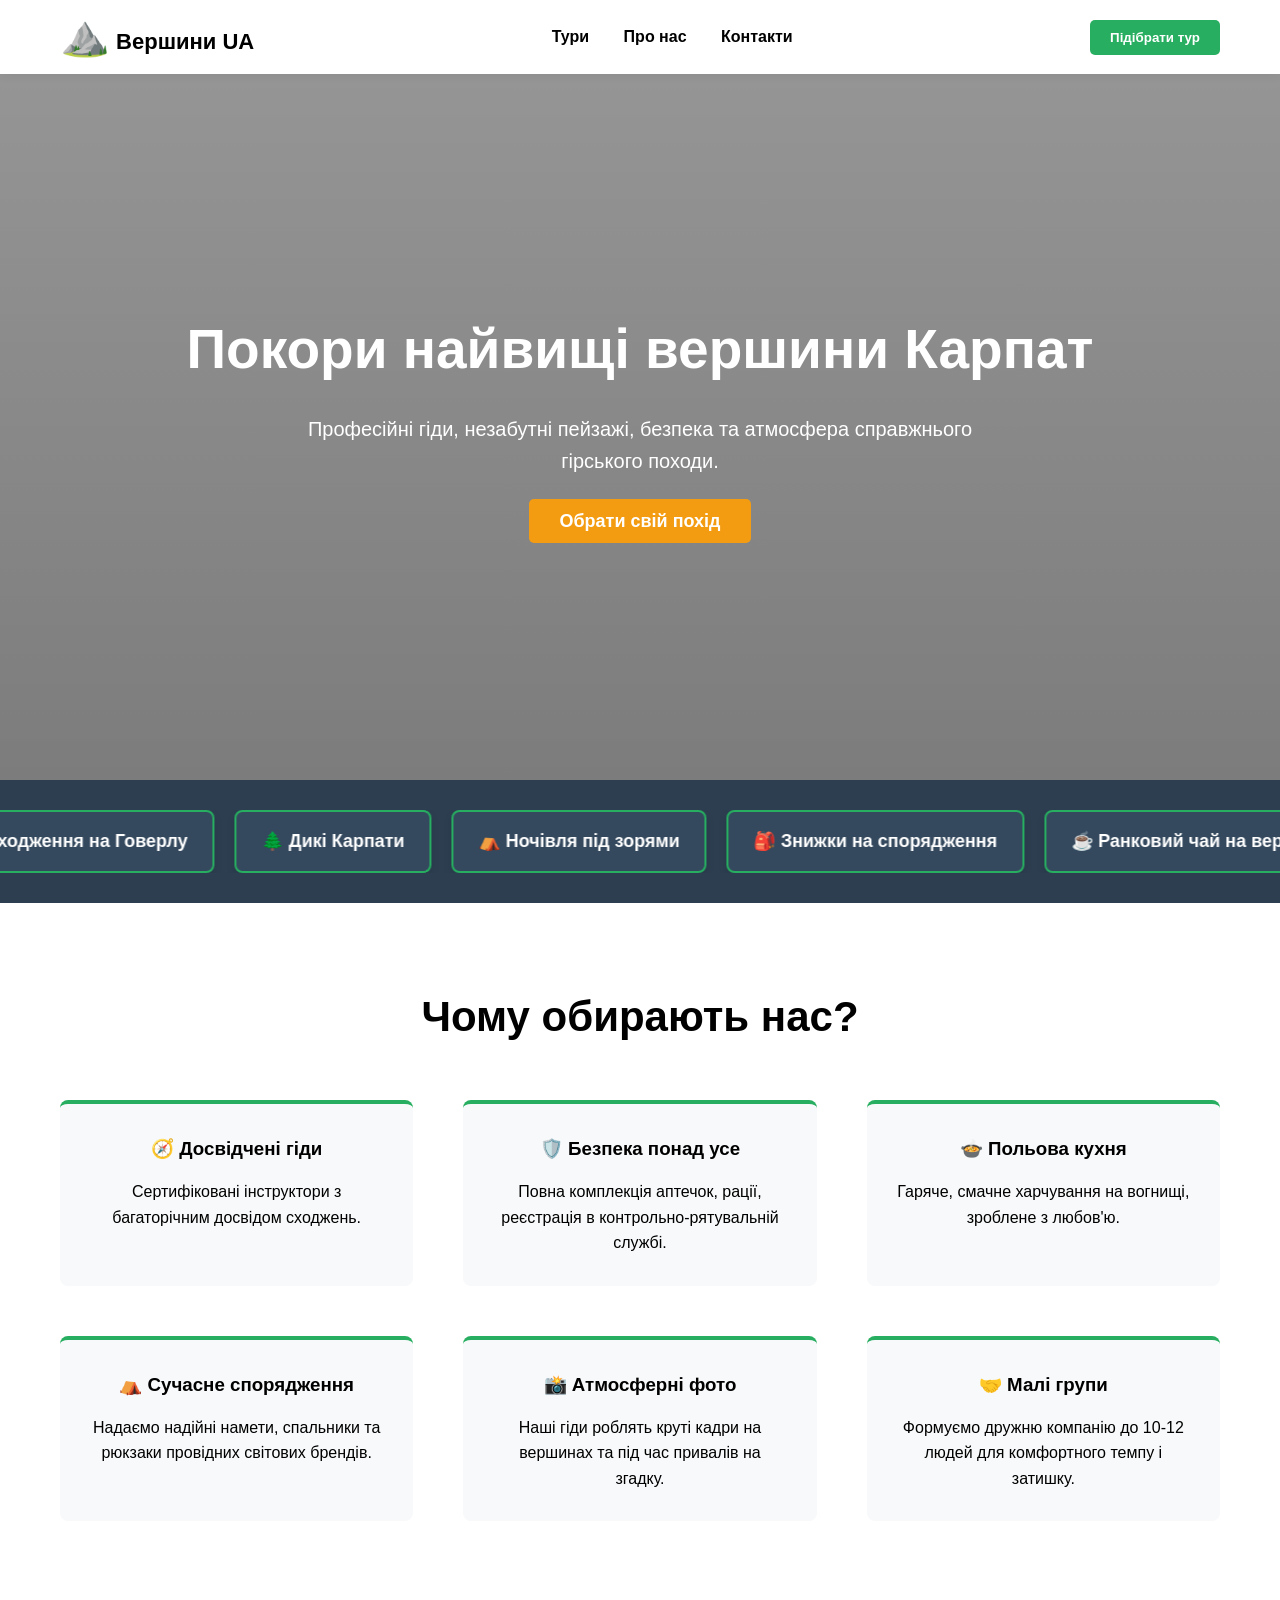
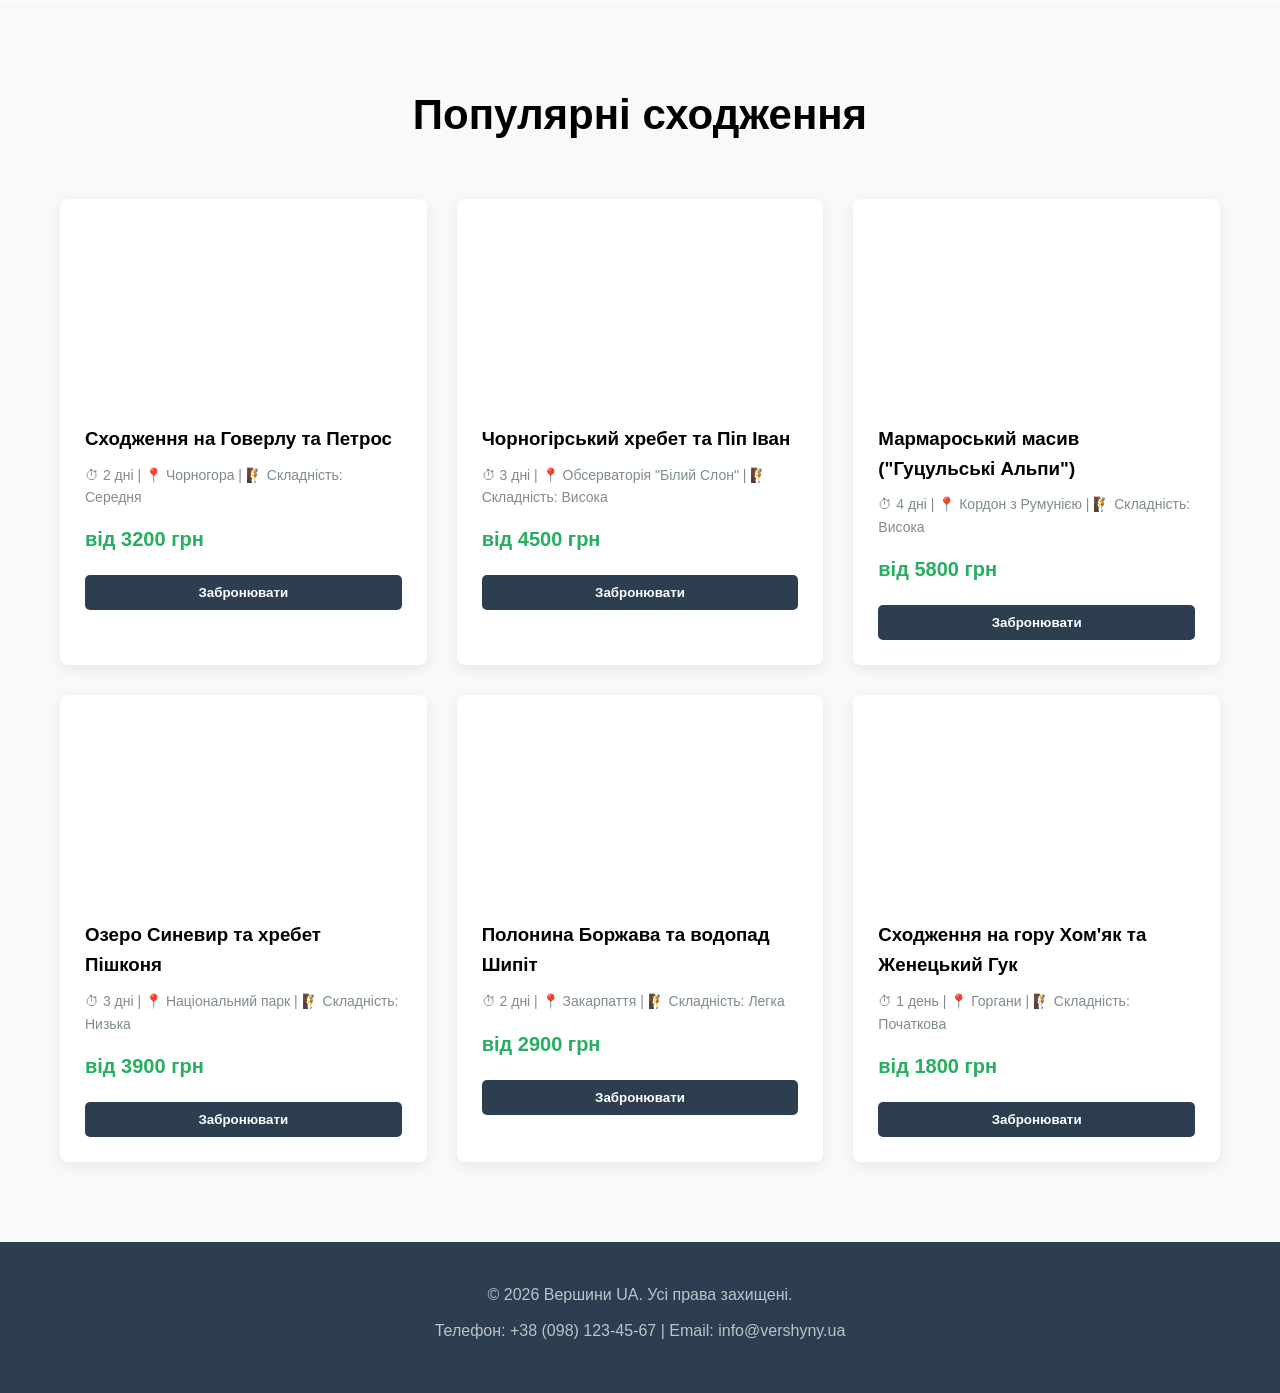
==== index.html @ 202ccd26 "Оновлення коду сайту" ====
<!DOCTYPE html>
<html lang="uk">
<head>
    <meta charset="UTF-8">
    <meta name="viewport" content="width=device-width, initial-scale=1.0">
    <title>Вершини України | Походи та сходження в Карпати</title>
    <link rel="stylesheet" href="./style.css">
</head>
<body>

    <!-- Шапка сайту -->
    <header class="site-header">
        <div class="header-container">
            <div class="logo-area">
              <a href="index.html" class="logo-link"><span class="logo-icon">⛰️</span> Вершини UA</a>
            </div>
            <nav class="main-nav">
                <a href="/tours.html">Тури</a>
                <a href="./about.html">Про нас</a>
                
                <a href="./contacts.html">Контакти</a>
            </nav>
            <div class="header-action">
                <button class="btn-primary" onclick="openModal()">Підібрати тур</button>
            </div>
        </div>
    </header>

    <!-- Головний екран (Hero) -->
    <section class="hero-section">
        <div class="hero-content">
            <h1>Покори найвищі вершини Карпат</h1>
            <p>Професійні гіди, незабутні пейзажі, безпека та атмосфера справжнього гірського походи.</p>
            <a href="#tours" class="btn-hero">Обрати свій похід</a>
        </div>
    </section>
<!-- Вертикальна рухома стрічка (Маркі) -->
    <!-- Горизонтальна рухома стрічка -->
    <section class="horizontal-marquee-section">
        <div class="marquee-container">
            <div class="horizontal-marquee-track" id="horizontal-marquee">
                <div class="marquee-item">⛰️ Сходження на Говерлу</div>
                <div class="marquee-item">🌲 Дикі Карпати</div>
                <div class="marquee-item">⛺ Ночівля під зорями</div>
                <div class="marquee-item">🎒 Знижки на спорядження</div>
                <div class="marquee-item">☕ Ранковий чай на вершині</div>
                <div class="marquee-item">🗺️ Професійні гіди</div>
                <!-- Дублюємо для безшовного циклу -->
                <div class="marquee-item">⛰️ Сходження на Говерлу</div>
                <div class="marquee-item">🌲 Дикі Карпати</div>
                <div class="marquee-item">⛺ Ночівля під зорями</div>
                <div class="marquee-item">🎒 Знижки на спорядження</div>
                <div class="marquee-item">☕ Ранковий чай на вершині</div>
                <div class="marquee-item">🗺️ Професійні гіди</div>
            </div>
        </div>
    </section>
    <!-- Переваги -->
    <section class="features-section">
        <div class="container">
            <h2 class="section-title">Чому обирають нас?</h2>
            <div class="features-grid">
                <div class="feature-card">
                    <h3>🧭 Досвідчені гіди</h3>
                    <p>Сертифіковані інструктори з багаторічним досвідом сходжень.</p>
                </div>
                <div class="feature-card">
                    <h3>🛡️ Безпека понад усе</h3>
                    <p>Повна комплекція аптечок, рації, реєстрація в контрольно-рятувальній службі.</p>
                </div>
                <div class="feature-card">
                    <h3>🍲 Польова кухня</h3>
                    <p>Гаряче, смачне харчування на вогнищі, зроблене з любов'ю.</p>
                </div>
                <div class="feature-card">
                    <h3>⛺ Сучасне спорядження</h3>
                    <p>Надаємо надійні намети, спальники та рюкзаки провідних світових брендів.</p>
                </div>
                <div class="feature-card">
                    <h3>📸 Атмосферні фото</h3>
                    <p>Наші гіди роблять круті кадри на вершинах та під час привалів на згадку.</p>
                </div>
                <div class="feature-card">
                    <h3>🤝 Малі групи</h3>
                    <p>Формуємо дружню компанію до 10-12 людей для комфортного темпу і затишку.</p>
                </div>
            </div>
        </div>
    </section>

    <!-- Каталог турів -->
    <section id="tours" class="tours-section">
        <div class="container">
            <h2 class="section-title">Популярні сходження</h2>
            
            <div class="tours-grid">
                <div class="tour-card" data-category="hoverla">
                    <div class="tour-img bg-hoverla"></div>
                    <div class="tour-info">
                        <h3>Сходження на Говерлу та Петрос</h3>
                        <p class="tour-meta">⏱ 2 дні | 📍 Чорногора | 🧗 Складність: Середня</p>
                        <p class="tour-price">від 3200 грн</p>
                        <button class="btn-card" onclick="openModal('Говерла та Петрос')">Забронювати</button>
                    </div>
                </div>

                <div class="tour-card" data-category="pipivan">
                    <div class="tour-img bg-pipivan"></div>
                    <div class="tour-info">
                        <h3>Чорногірський хребет та Піп Іван</h3>
                        <p class="tour-meta">⏱ 3 дні | 📍 Обсерваторія "Білий Слон" | 🧗 Складність: Висока</p>
                        <p class="tour-price">від 4500 грн</p>
                        <button class="btn-card" onclick="openModal('Піп Іван')">Забронювати</button>
                    </div>
                </div>

                <div class="tour-card" data-category="marmarosy">
                    <div class="tour-img bg-marmarosy"></div>
                    <div class="tour-info">
                        <h3>Мармароський масив ("Гуцульські Альпи")</h3>
                        <p class="tour-meta">⏱ 4 дні | 📍 Кордон з Румунією | 🧗 Складність: Висока</p>
                        <p class="tour-price">від 5800 грн</p>
                        <button class="btn-card" onclick="openModal('Мармароси')">Забронювати</button>
                    </div>
                </div>

                <div class="tour-card" data-category="synhydra">
                    <div class="tour-img bg-synhydra"></div>
                    <div class="tour-info">
                        <h3>Озеро Синевир та хребет Пішконя</h3>
                        <p class="tour-meta">⏱ 3 дні | 📍 Національний парк | 🧗 Складність: Низька</p>
                        <p class="tour-price">від 3900 грн</p>
                        <button class="btn-card" onclick="openModal('Озеро Синевир')">Забронювати</button>
                    </div>
                </div>

                <div class="tour-card" data-category="borzhava">
                    <div class="tour-img bg-borzhava"></div>
                    <div class="tour-info">
                        <h3>Полонина Боржава та водопад Шипіт</h3>
                        <p class="tour-meta">⏱ 2 дні | 📍 Закарпаття | 🧗 Складність: Легка</p>
                        <p class="tour-price">від 2900 грн</p>
                        <button class="btn-card" onclick="openModal('Полонина Боржава')">Забронювати</button>
                    </div>
                </div>

                <div class="tour-card" data-category="hom’yak">
                    <div class="tour-img bg-homjak"></div>
                    <div class="tour-info">
                        <h3>Сходження на гору Хом'як та Женецький Гук</h3>
                        <p class="tour-meta">⏱ 1 день | 📍 Горгани | 🧗 Складність: Початкова</p>
                        <p class="tour-price">від 1800 грн</p>
                        <button class="btn-card" onclick="openModal('Гора Хомʼяк')">Забронювати</button>
                    </div>
                </div>
            </div>
        </div>
    </section>

    <!-- Контакти / Footer -->
    <footer id="contacts" class="site-footer">
        <div class="container footer-content">
            <p>&copy; 2026 Вершини UA. Усі права захищені.</p>
            <p>Телефон: +38 (098) 123-45-67 | Email: info@vershyny.ua</p>
        </div>
    </footer>

    <!-- Модальне вікно бронювання -->
    <div id="booking-modal" class="modal">
        <div class="modal-content">
            <span class="close-btn" onclick="closeModal()">&times;</span>
            <h2>Забронювати похід</h2>
            <form id="booking-form">
                <input type="text" id="user-name" placeholder="Ваше ім'я" required>
                <input type="tel" id="user-phone" placeholder="Номер телефону" required>
                <input type="text" id="tour-name-input" placeholder="Обраний тур" readonly>
                <button type="submit" class="btn-primary">Надіслати заявку</button>
            </form>
        </div>
    </div>

    <script src="./script.js"></script>
</body>
</html>
---- style.css ----
* {
    margin: 0;
    padding: 0;
    box-sizing: border-box;
    font-family: 'Segoe UI', Tahoma, Geneva, Verdana, sans-serif;
}

body {
    background-color: #f9f9f9;
    color: black;
    line-height: 1.6;
}

.container {
    max-width: 1200px;
    margin: 0 auto;
    padding: 0 20px;
}

/* Header */
.site-header {
    background: #fff;
    box-shadow: 0 2px 10px rgba(0,0,0,0.05);
    position: fixed;
    width: 100%;
    top: 0;
    z-index: 1000;
}

.header-container {
    display: flex;
    justify-content: space-between;
    align-items: center;
    max-width: 1200px;
    margin: 0 auto;
    padding: 15px 20px;
}

.logo-link {
    font-size: 22px;
    font-weight: bold;
    color: black;
    text-decoration: none;
}
.logo-icon {
    font-size: 40px; /* Збільшуй або зменшуй це значення за потреби */
    line-height: 1;
}

.main-nav a {
    margin: 0 15px;
    text-decoration: none;
    color: black;
    font-weight: 550;
    transition: color 0.3s;
}

.main-nav a:hover {
    color: #27ae60;
}

.btn-primary {
    background: #27ae60;
    color: #fff;
    border: none;
    padding: 10px 20px;
    border-radius: 5px;
    cursor: pointer;
    font-weight: 600;
    transition: background 0.3s;
}

.btn-primary:hover {
    background: #219653;
}

/* Hero Section */
.hero-section {
    height: 80vh;
    background: linear-gradient(rgba(0,0,0,0.4), rgba(0,0,0,0.5)), url('https://skyta.com.ua/stuff/statica/450/ecooboi-gory-karpaty-10098-1547367477.jpg') center/cover no-repeat;
    display: flex;
    align-items: center;
    justify-content: center;
    text-align: center;
    color: #fff;
    padding: 0 20px;
    margin-top: 60px;
}

.hero-content h1 {
    font-size: 55px;
    margin-bottom: 20px;
}

.hero-content p {
    font-size: 20px;
    margin-bottom: 30px;
    max-width: 700px;
    margin-left: auto;
    margin-right: auto;
}

.btn-hero {
    background: #f39c12;
    color: #fff;
    padding: 12px 30px;
    border-radius: 5px;
    text-decoration: none;
    font-weight: bold;
    font-size: 18px;
    transition: background 0.3s;
}

.btn-hero:hover {
    background: #e67e22;
}

/* Features */
.features-section {
    padding: 80px 0;
    background: #fff;
}

.section-title {
    text-align: center;
    font-size: 42px;
    margin-bottom: 50px;
    color: black;
}

.features-grid {
    display: grid;
    grid-template-columns: repeat(auto-fit, minmax(300px, 1fr));
    gap: 50px;
}

.feature-card {
    background: #f8f9fa;
    padding: 30px;
    border-radius: 8px;
    text-align: center;
    border-top: 4px solid #27ae60;
}

.feature-card h3 {
    margin-bottom: 15px;
    color: black;
}

/* Tours */
.tours-section {
    padding: 80px 0;
}

.tours-grid {
    display: grid;
    grid-template-columns: repeat(auto-fit, minmax(350px, 1fr));
    gap: 30px;
}

.tour-card {
    background: #fff;
    border-radius: 8px;
    overflow: hidden;
    box-shadow: 0 4px 15px rgba(0,0,0,0.08);
    transition: transform 0.3s;
}

.tour-card:hover {
    transform: translateY(-5px);
}

.tour-img {
    height: 200px;
    background-size: cover;
    background-position: center;
}

.bg-hoverla { background-image: url('https://karpatium.com.ua/rails/active_storage/blobs/eyJfcmFpbHMiOnsibWVzc2FnZSI6IkJBaHBBa0lIIiwiZXhwIjpudWxsLCJwdXIiOiJibG9iX2lkIn19--e9a7a5897607f1f82ebbdb0a2b775a64c0557823/%D0%B3%D0%BE%D0%B2%D0%B5%D1%80%D0%BB%D0%B0-%D0%B3%D0%BE%D1%80%D0%B0.jpeg'); }
.bg-pipivan { background-image: url('https://kuluarpohod.com/wp-content/uploads/2020/11/pip-ivan2.jpg'); }
.bg-marmarosy { background-image: url('https://carpathiansoutdoors.com/upload/tours/16/original/018.jpg'); }
.bg-synhydra { background-image: url('https://karpatium.com.ua/rails/active_storage/blobs/eyJfcmFpbHMiOnsibWVzc2FnZSI6IkJBaHBBcUlRIiwiZXhwIjpudWxsLCJwdXIiOiJibG9iX2lkIn19--a1e75830ef2dee7a3ef565c1bb9d4af92a11ff4b/%D1%81%D0%B8%D0%BD%D0%B5%D0%B2%D0%B8%D1%80%20%D0%BE%D0%B7%D0%B5%D1%80%D0%BE%20%D0%B2%D1%96%D0%B4%D0%BF%D0%BE%D1%87%D0%B8%D0%BD%D0%BE%D0%BA.jpeg'); }
.bg-borzhava { background-image: url('https://karpaty.love/uploads/posts/2017-11/1510249305_vodospad-shypit.jpg'); }
.bg-homjak { background-image: url('https://alp.com.ua/content/uploads/images/vid_iz_gory_homyak.jpg'); }

.tour-info {
    padding: 25px;
}

.tour-info h3 {
    margin-bottom: 10px;
    color: black;
}

.tour-meta {
    font-size: 14px;
    color: #7f8c8d;
    margin-bottom: 15px;
}

.tour-price {
    font-size: 20px;
    font-weight: bold;
    color: #27ae60;
    margin-bottom: 20px;
}

.btn-card {
    width: 100%;
    background: #2c3e50;
    color: #fff;
    border: none;
    padding: 10px;
    border-radius: 5px;
    cursor: pointer;
    font-weight: bold;
    transition: background 0.3s;
}

.btn-card:hover {
    background: #34495e;
}

/* Footer */
.site-footer {
    background: #2c3e50;
    color: #fff;
    padding: 40px 0;
    text-align: center;
}

.site-footer p {
    margin-bottom: 10px;
    color: #bdc3c7;
}

/* Modal */
.modal {
    display: none;
    position: fixed;
    z-index: 2000;
    left: 0;
    top: 0;
    width: 100%;
    height: 100%;
    background: rgba(0,0,0,0.5);
    align-items: center;
    justify-content: center;
}

.modal-content {
    background: #fff;
    padding: 30px;
    border-radius: 8px;
    width: 100%;
    max-width: 400px;
    position: relative;
}

.close-btn {
    position: absolute;
    right: 15px;
    top: 10px;
    font-size: 24px;
    cursor: pointer;
}

.modal-content h2 {
    margin-bottom: 20px;
    color: #2c3e50;
}

.modal-content input {
    width: 100%;
    padding: 10px;
    margin-bottom: 15px;
    border: 1px solid #ddd;
    border-radius: 5px;
}

.modal-content button {
    width: 100%;
}

/* Сторінка Про нас: Hero */
.about-hero {
    height: 70vh;
    background: linear-gradient(rgba(0,0,0,0.5), rgba(0,0,0,0.6)), url('https://doba.ua/karpaty-summer/bg.jpg') center/cover no-repeat;
    display: flex;
    align-items: center;
    justify-content: center;
    text-align: center;
    color: #fff;
    margin-top: 60px;
    padding: 0 20px;
}

.about-hero h1 {
    font-size: 55px;
    margin-bottom: 15px;
}

/* Історія та команда */
.about-story {
    padding: 80px 0;
}

.story-grid {
    display: grid;
    grid-template-columns: 1fr 1fr;
    gap: 40px;
    align-items: center;
}

.story-text h2 {
    font-size: 44px;
    color: black;
    margin-bottom: 20px;
}

.story-text p {
    color: #555;
    margin-bottom: 15px;
    font-size: 22px;
}

.story-img {
    height: 350px;
    border-radius: 10px;
    background-size: cover;
    background-position: center;
    box-shadow: 0 5px 20px rgba(0,0,0,0.1);
}

.bg-team-photo {
    background-image: url('https://gra.travel/media/images/komanda_gra_likiyska_stezhka.max-1920x900.format-webp.webp');
}

/* Галерея фото */
.about-gallery {
    background: #f1f5f9;
    padding: 80px 0;
}

.gallery-grid {
    display: grid;
    grid-template-columns: repeat(3, 1fr);
    gap: 20px;
}

.gallery-item {
    height: 280px;
    border-radius: 8px;
    background-size: cover;
    background-position: center;
    box-shadow: 0 4px 10px rgba(0,0,0,0.08);
    transition: transform 0.3s;
}

.gallery-item:hover {
    transform: scale(1.03);
}

.bg-g1 { background-image: url('https://encrypted-tbn0.gstatic.com/images?q=tbn:ANd9GcTgvPdsbneUwiEQ2haM-6tqvY9eZdY1zHFHwLm1eYVM_Qhuw7d3XOzKXQ3U&s=10'); }
.bg-g2 { background-image: url('https://karpaty.guide/wp-content/uploads/2025/07/planuyemo-pokhid-v-karpaty-spysok-vazhlyvykh-rechej1-1.jpg'); }
.bg-g3 { background-image: url('https://encrypted-tbn0.gstatic.com/images?q=tbn:ANd9GcRVCNZvWaew-inWmvceUwP7GFb7ezMbu-_XlYhELYswF0jcyAefPk7FUruG&s=10'); }
.bg-g4 { background-image: url('https://marieclaire.ua/wp-content/uploads/2020/08/115943672_2735591236677178_1073550155387935148_n.jpg'); }
.bg-g5 { background-image: url('https://encrypted-tbn0.gstatic.com/images?q=tbn:ANd9GcTfHvBdFCzRXigTt-iS_oguHVDkAOxX32BtPkWbHIOt2i2puixRwpPLees&s=10'); }
.bg-g6 { background-image: url('https://karpaty-ua.org.ua/images/aktivnyj_otdyh/nebezpeky_1.jpg'); }

/* Блок відгуків на сторінці Про нас */
.about-reviews {
    padding: 80px 0;
}

.reviews-grid {
    display: grid;
    grid-template-columns: repeat(auto-fit, minmax(320px, 1fr));
    gap: 30px;
}

.review-card {
    background: #fff;
    padding: 30px;
    border-radius: 8px;
    box-shadow: 0 4px 15px rgba(0,0,0,0.05);
    border-left: 4px solid #f39c12;
}

.review-text {
    font-style: italic;
    color: #555;
    margin-bottom: 20px;
    line-height: 1.6;
}

.review-author {
    color: #2c3e50;
    font-weight: bold;
    text-align: right;
}

/* Адаптивність для мобільних */
@media (max-width: 768px) {
    .story-grid {
        grid-template-columns: 1fr;
    }
    .gallery-grid {
        grid-template-columns: 1fr;
    }
}

/* Горизонтальний маркі-бегучок із бордерами */
.horizontal-marquee-section {
    background: #2c3e50;
    padding: 30px 0;
    overflow: hidden;
    width: 100%;
}

.marquee-container {
    overflow: hidden;
    position: relative;
    width: 100%;
}

.horizontal-marquee-track {
    display: flex;
    gap: 20px;
    width: max-content;
    will-change: transform;
}

.marquee-item {
    background: #34495e;
    border: 2px solid #27ae60;
    border-radius: 8px;
    padding: 15px 25px;
    font-size: 18px;
    font-weight: 600;
    color: #fff;
    white-space: nowrap;
    box-shadow: 0 4px 10px rgba(0,0,0,0.1);
    transition: border-color 0.3s;
}

.marquee-item:hover {
    border-color: #f39c12;
}

/* Сторінка турів: Hero */
.tours-page-hero {
    height: 70vh;
    background: linear-gradient(rgba(0,0,0,0.5), rgba(0,0,0,0.6)), url('https://timetotravel.in.ua/wp-content/uploads/2024/07/Petros.jpg') center/cover no-repeat;
    display: flex;
    align-items: center;
    justify-content: center;
    text-align: center;
    color: #fff;
    margin-top: 60px;
    padding: 0 20px;
}

.tours-page-hero h1 {
    font-size: 55px;
    margin-bottom: 15px;
}

/* Кнопки фільтрів */
.filter-section {
    padding: 40px 0 20px 0;
    text-align: center;
}

.filter-buttons {
    display: flex;
    justify-content: center;
    gap: 15px;
    flex-wrap: wrap;
}

.filter-btn {
    background: #fff;
    border: 2px solid #27ae60;
    color: #2c3e50;
    padding: 10px 20px;
    border-radius: 25px;
    font-weight: 600;
    cursor: pointer;
    transition: all 0.3s;
}

.filter-btn:hover, .filter-btn.active {
    background: #27ae60;
    color: #fff;
}

/* Фони для джипів та води */
.bg-jeep1 { background-image: url('https://prokarpaty-tour.info/wp-content/uploads/2026/07/dzhiping.jpg'); }
.bg-jeep2 { background-image: url('https://yo.in.ua/wp-content/uploads/2024/04/verkhovynalife-uaz-36-e1713782556296.jpg'); }
.bg-water1 { background-image: url('https://karpaty.in.ua/files/rafting-verkhovyna2.png'); }
.bg-water2 { background-image: url('https://prykarpattyatour.com/upload/items/306/big/splav-po-dnistru-i-nevidoma-frankivschina1.jpg'); }

/* Сторінка Контакти: Hero */
.contacts-page-hero {
    height: 70vh;
    background: linear-gradient(rgba(0,0,0,0.5), rgba(0,0,0,0.6)), url('https://kava.ua/storage/jumbotrons/wAIuSGVPQFUv69n0LX794FtlMJGF0lLS9dBLL7NO.jpeg') center/cover no-repeat;
    display: flex;
    align-items: center;
    justify-content: center;
    text-align: center;
    color: #fff;
    margin-top: 60px;
    padding: 0 20px;
}

.contacts-page-hero h1 {
    font-size: 55px;
    margin-bottom: 15px;
}

/* Сітка контактів */
.contacts-section {
    padding: 80px 0;
}

.contacts-grid {
    display: grid;
    grid-template-columns: 1fr 1fr;
    gap: 50px;
    align-items: start;
}

.contacts-info h2, .contacts-form-card h2 {
    font-size: 32px;
    color: black;
    margin-bottom: 20px;
}

.contacts-info p {
    color: #555;
    margin-bottom: 30px;
}

.contact-item {
    display: flex;
    align-items: flex-start;
    gap: 15px;
    margin-bottom: 25px;
}

.contact-icon {
    font-size: 26px;
}

.contact-item h4 {
    color: #2c3e50;
    font-size: 16px;
    margin-bottom: 5px;
}

.contact-item p {
    color: #666;
    margin-bottom: 0;
}

/* Картка з формою зворотного зв'язку */
.contacts-form-card {
    background: #fff;
    padding: 40px;
    border-radius: 10px;
    box-shadow: 0 4px 20px rgba(0,0,0,0.06);
    border-top: 4px solid #27ae60;
}

.form-group {
    margin-bottom: 20px;
}

.form-group label {
    display: block;
    font-weight: 600;
    color: #2c3e50;
    margin-bottom: 8px;
}

.contacts-form-card input,
.contacts-form-card textarea {
    width: 100%;
    padding: 12px;
    border: 1px solid #ddd;
    border-radius: 6px;
    font-size: 15px;
}

.contacts-form-card textarea {
    resize: vertical;
}

.contacts-form-card button {
    width: 100%;
    padding: 12px;
    font-size: 16px;
}

/* Блок з картою */
.map-section {
    padding-bottom: 80px;
}

.map-container {
    border-radius: 10px;
    overflow: hidden;
    box-shadow: 0 4px 15px rgba(0,0,0,0.08);
}

/* Адаптивність для мобільних */
@media (max-width: 768px) {
    .contacts-grid {
        grid-template-columns: 1fr;
    }
}
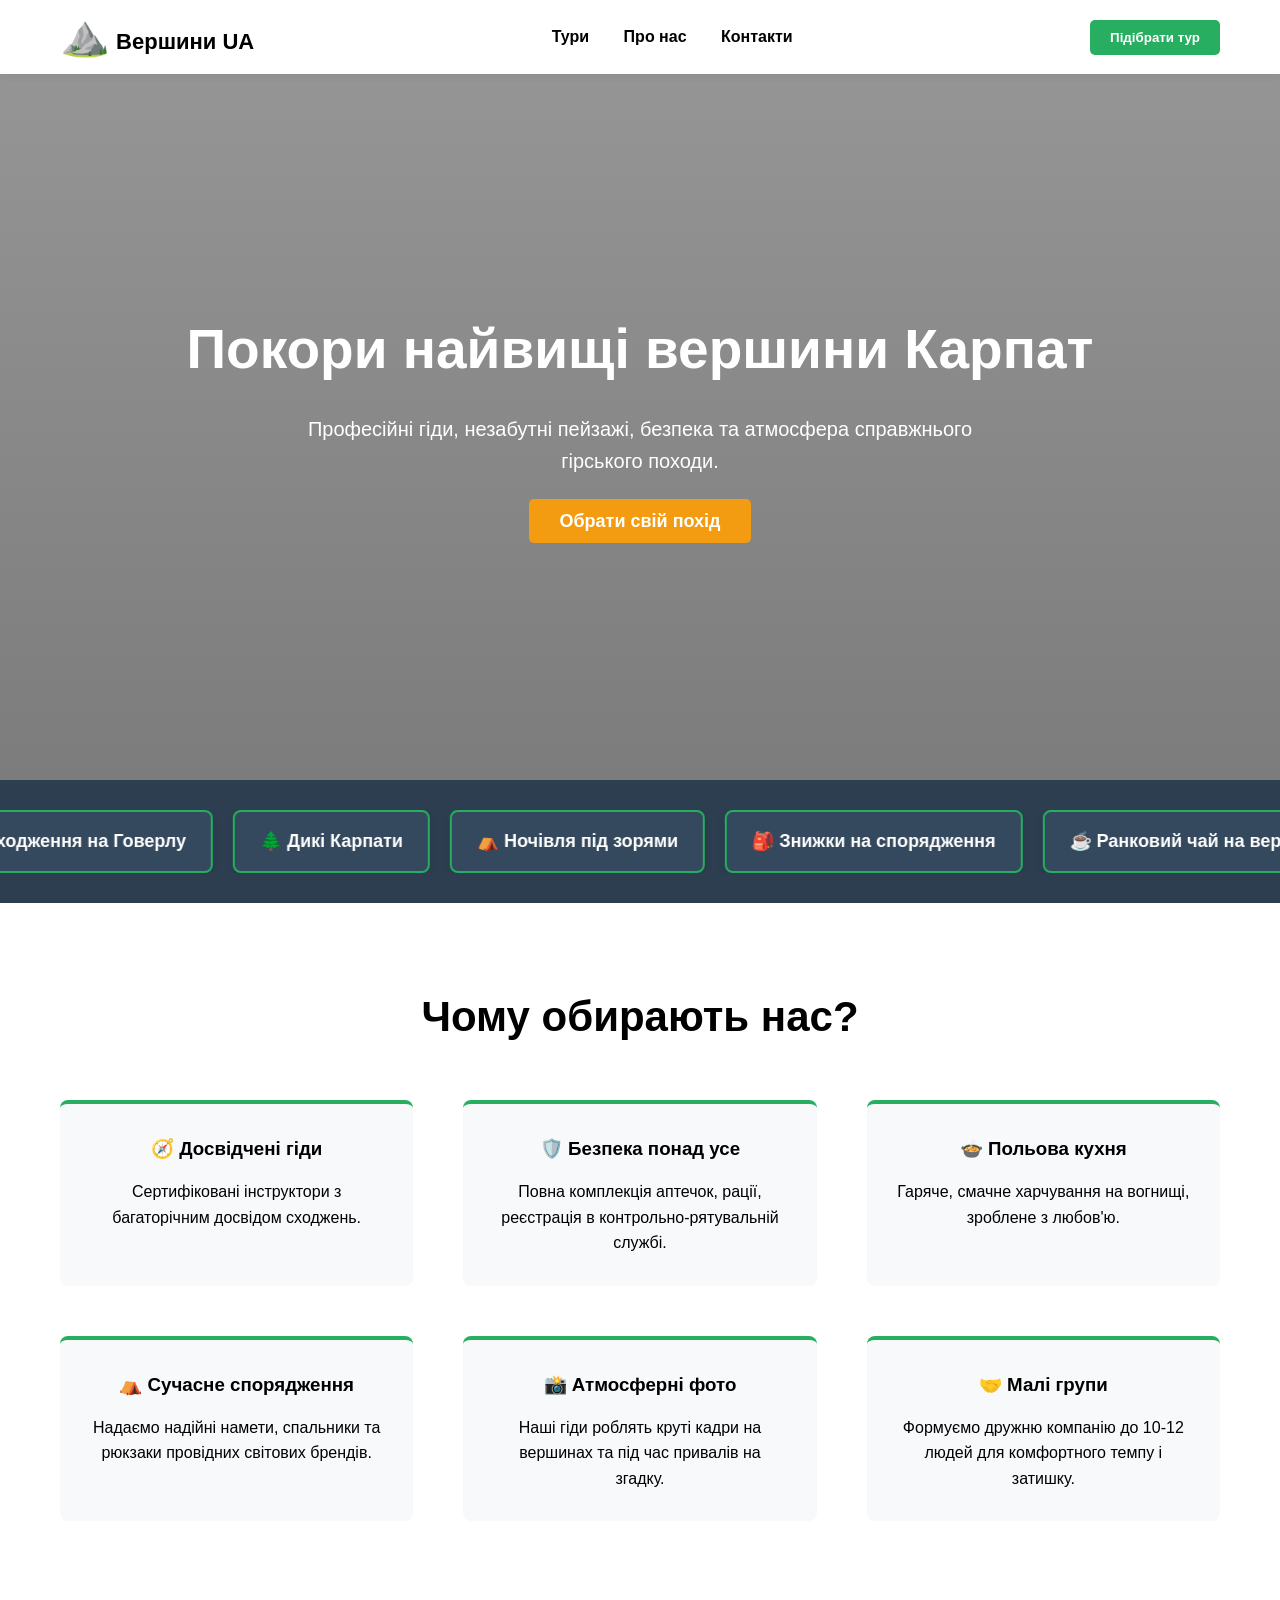
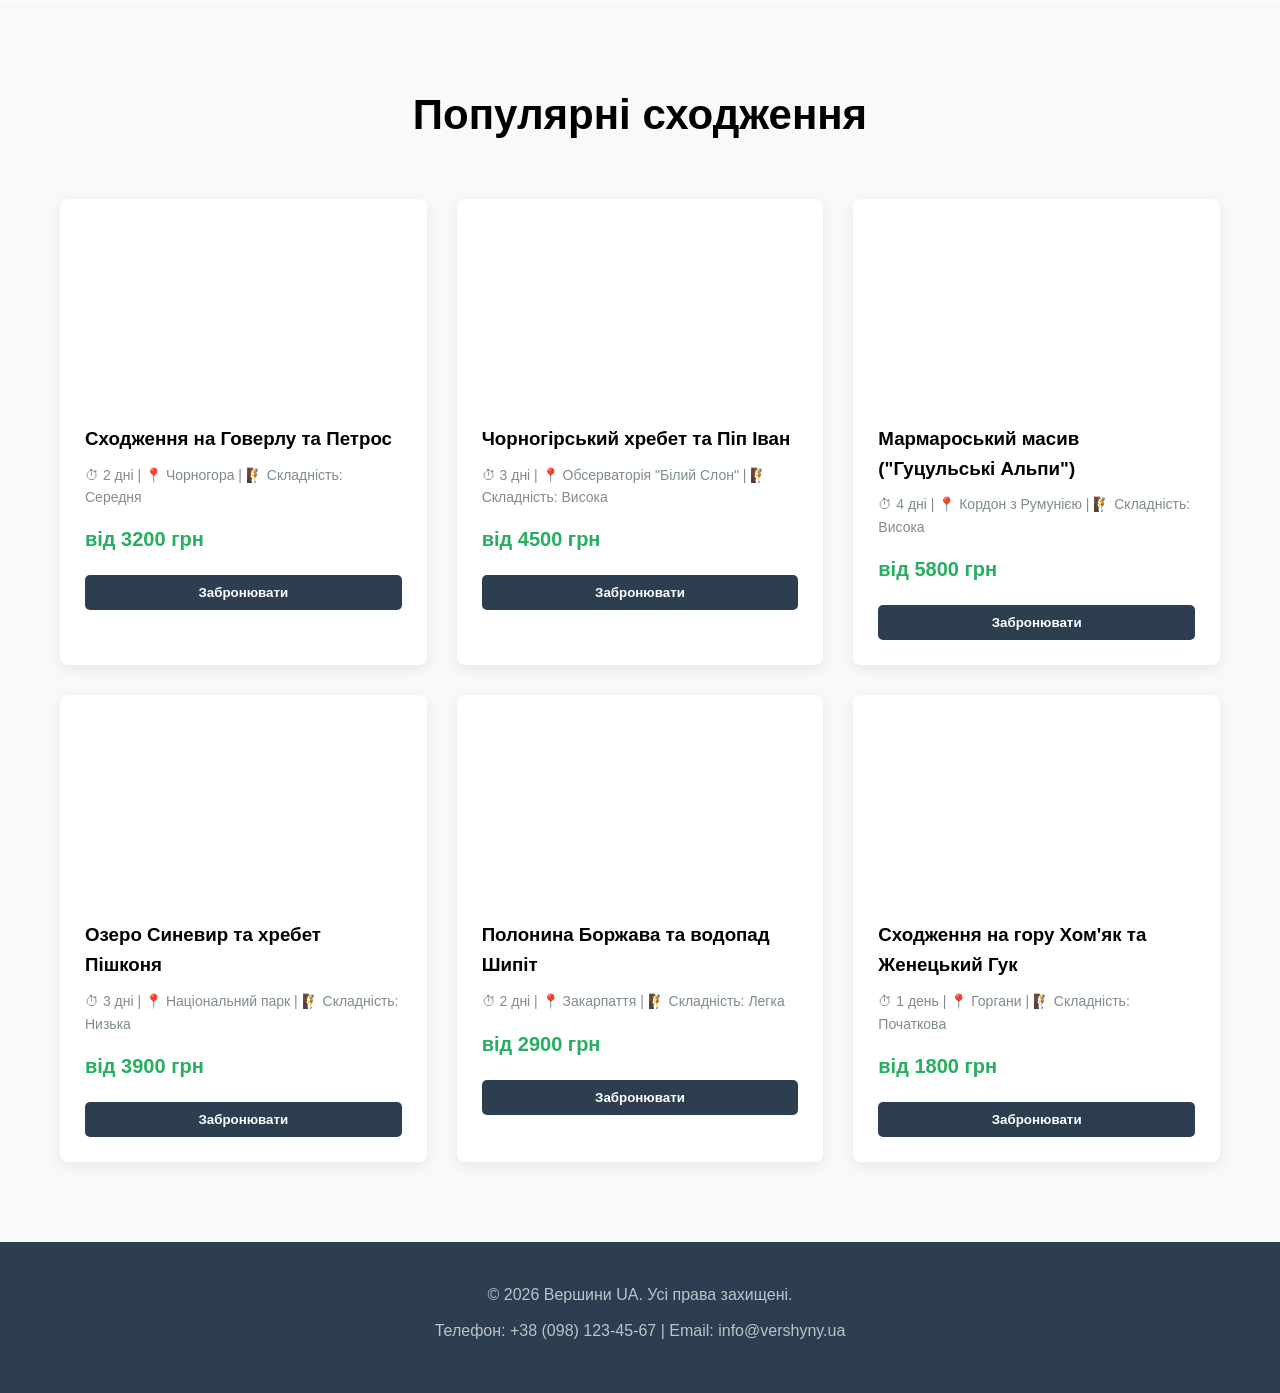
==== commit e4032795: "Add tours page" ====
--- a/index.html
+++ b/index.html
@@ -15,7 +15,7 @@
               <a href="index.html" class="logo-link"><span class="logo-icon">⛰️</span> Вершини UA</a>
             </div>
             <nav class="main-nav">
-                <a href="/tours.html">Тури</a>
+                <a href="./tours.html">Тури</a>
                 <a href="./about.html">Про нас</a>
                 
                 <a href="./contacts.html">Контакти</a>
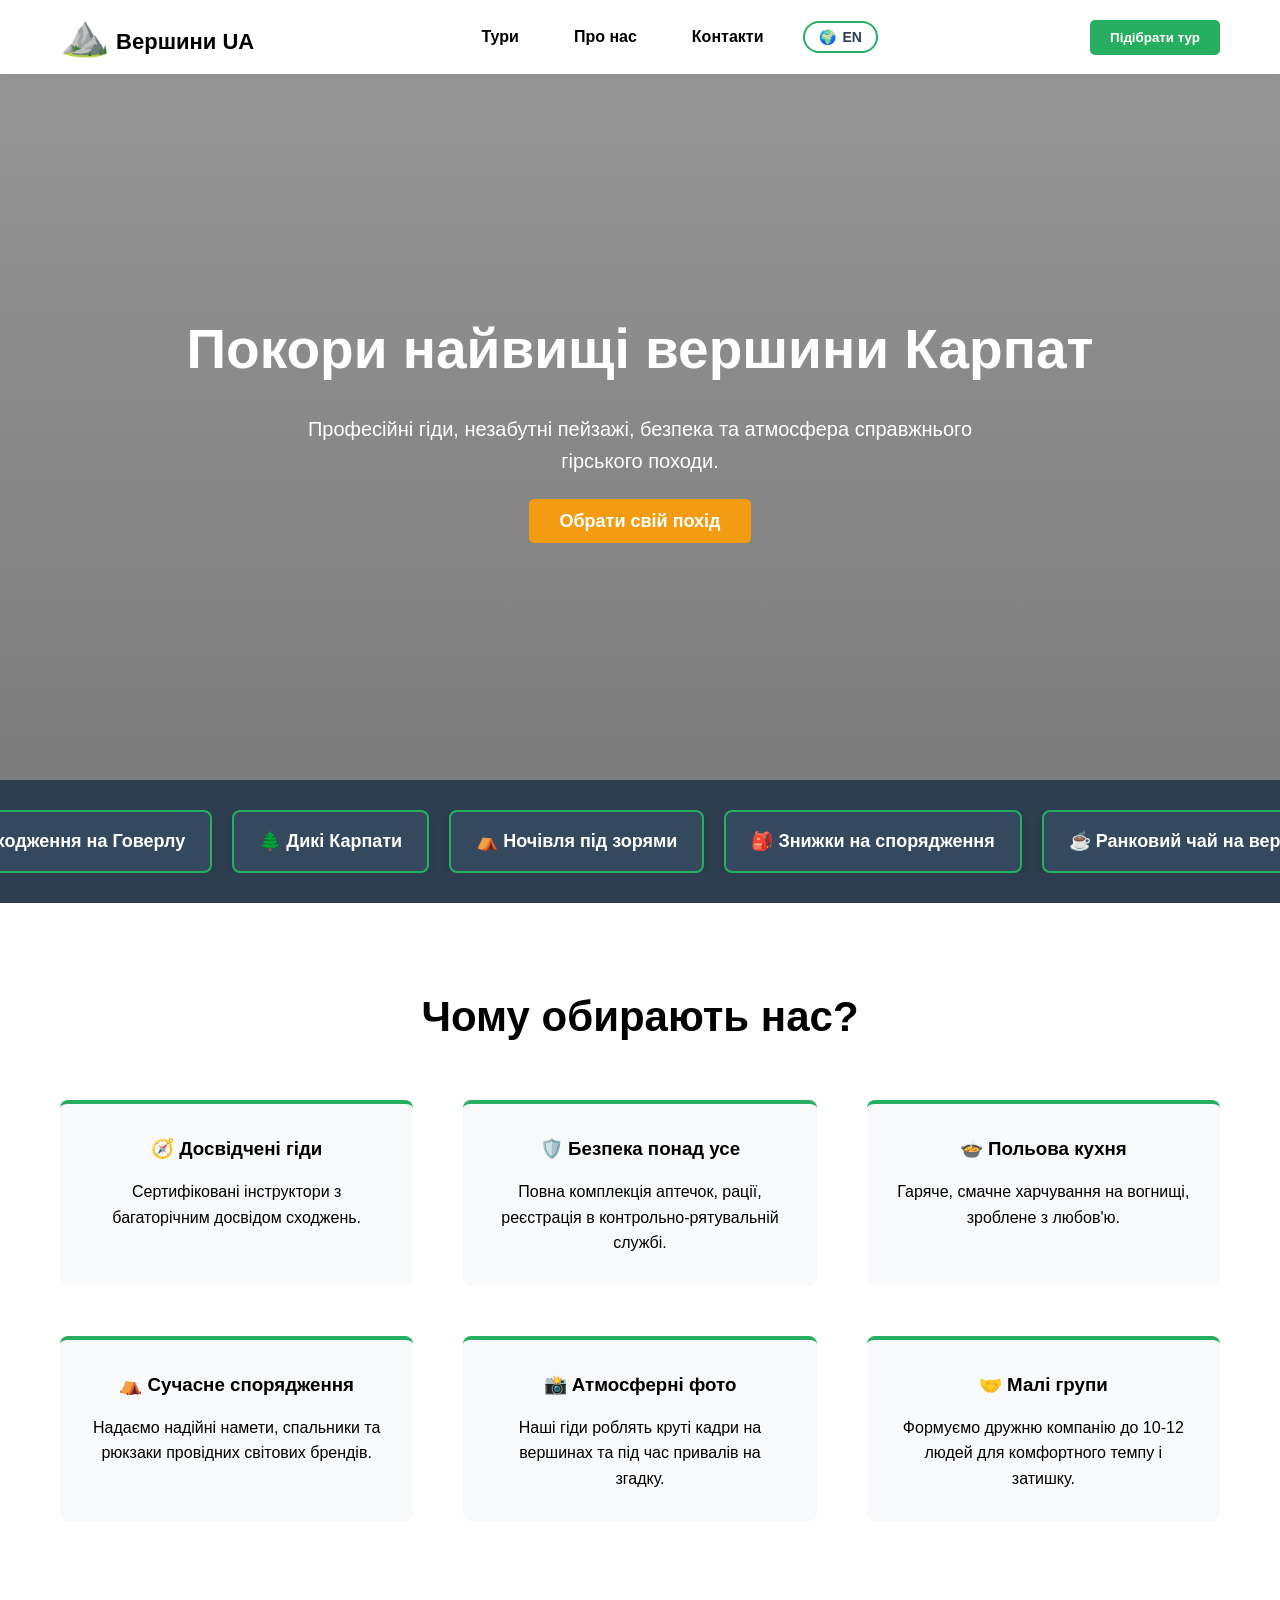
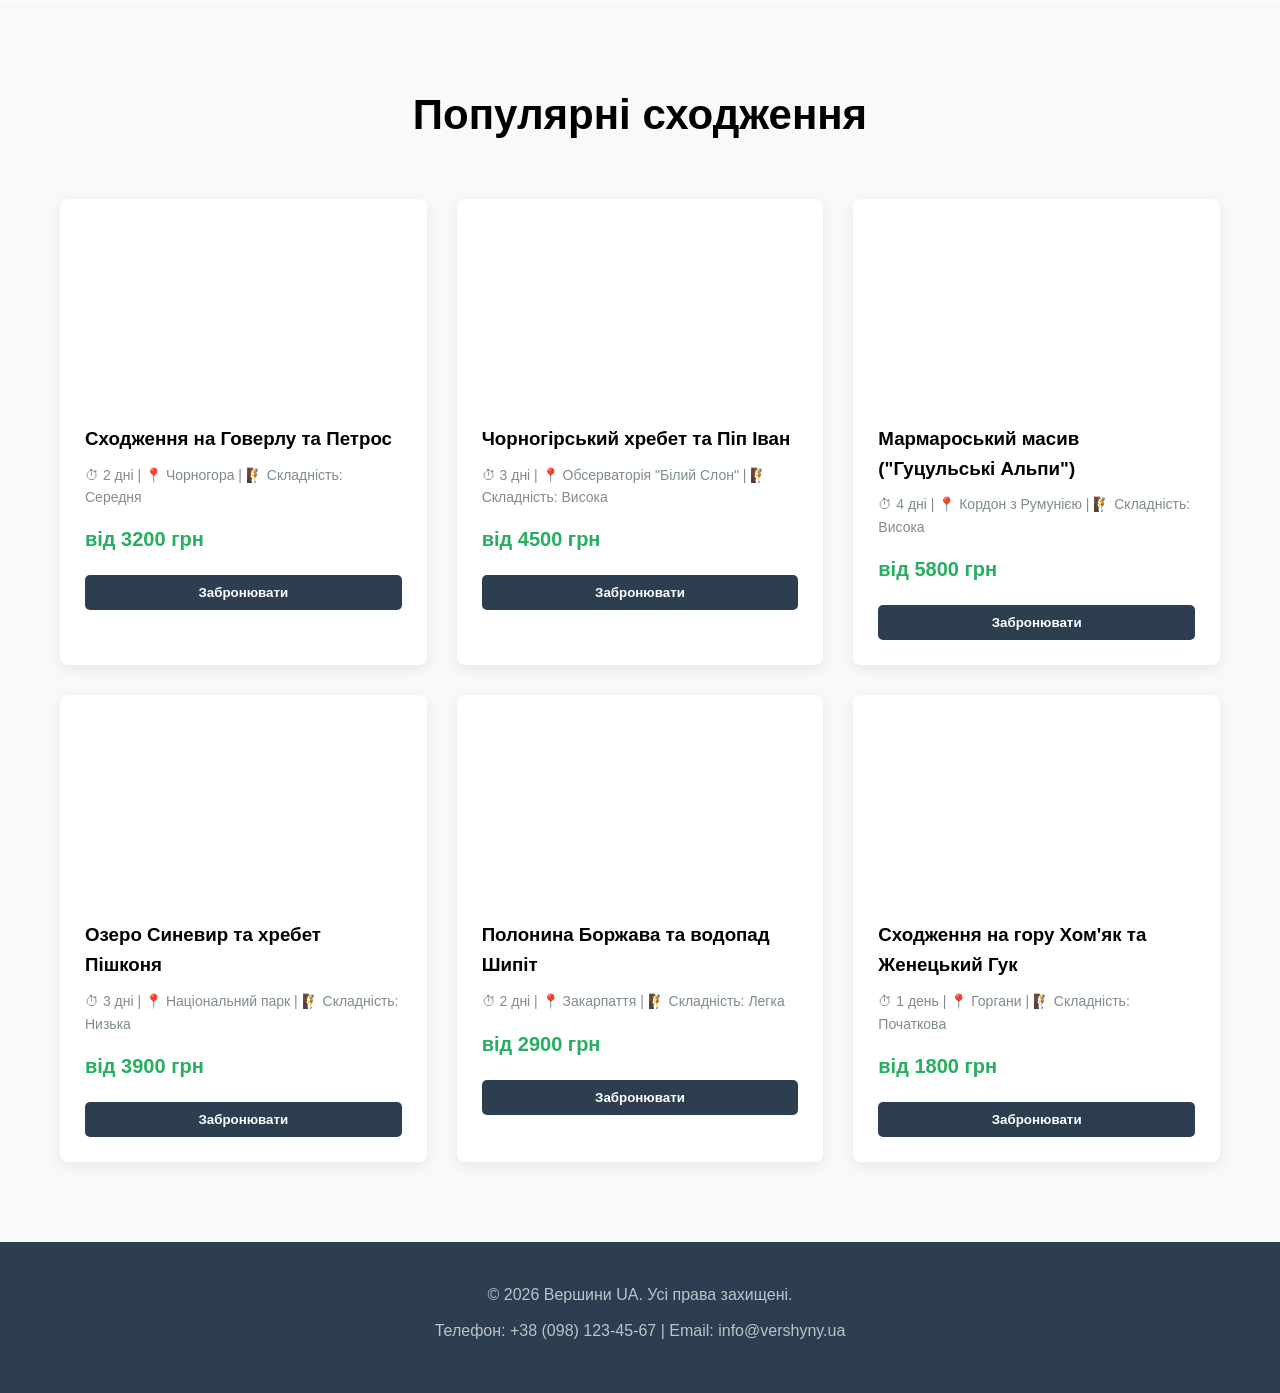
==== commit d538ab09: "Add english translate" ====
--- a/index.html
+++ b/index.html
@@ -15,15 +15,19 @@
               <a href="index.html" class="logo-link"><span class="logo-icon">⛰️</span> Вершини UA</a>
             </div>
             <nav class="main-nav">
-                <a href="./tours.html">Тури</a>
-                <a href="./about.html">Про нас</a>
-                
-                <a href="./contacts.html">Контакти</a>
-            </nav>
+    <a href="./tours.html" data-i18n="navTours">Тури</a>
+    <a href="./about.html" data-i18n="navAbout">Про нас</a>
+    <a href="./contacts.html" data-i18n="contacts">Контакти</a>
+    <button class="lang-btn" onclick="switchToEnglish()">
+        <span class="planet-icon">🌍</span> <span>EN</span>
+    </button>
+</nav>
             <div class="header-action">
                 <button class="btn-primary" onclick="openModal()">Підібрати тур</button>
             </div>
         </div>
+
+
     </header>
 
     <!-- Головний екран (Hero) -->
--- a/style.css
+++ b/style.css
@@ -619,4 +619,31 @@
     .contacts-grid {
         grid-template-columns: 1fr;
     }
+}
+
+
+.lang-btn {
+    background: transparent;
+    border: 2px solid #27ae60;
+    color: #2c3e50;
+    padding: 6px 14px;
+    border-radius: 20px;
+    cursor: pointer;
+    font-weight: 600;
+    font-size: 14px;
+    display: flex;
+    align-items: center;
+    gap: 6px;
+    transition: all 0.3s ease;
+}
+
+.lang-btn:hover {
+    background: #27ae60;
+    color: #fff;
+}
+
+.main-nav {
+    display: flex;
+    align-items: center;
+    gap: 25px; /* відстань між пунктами меню та кнопкою */
 }
